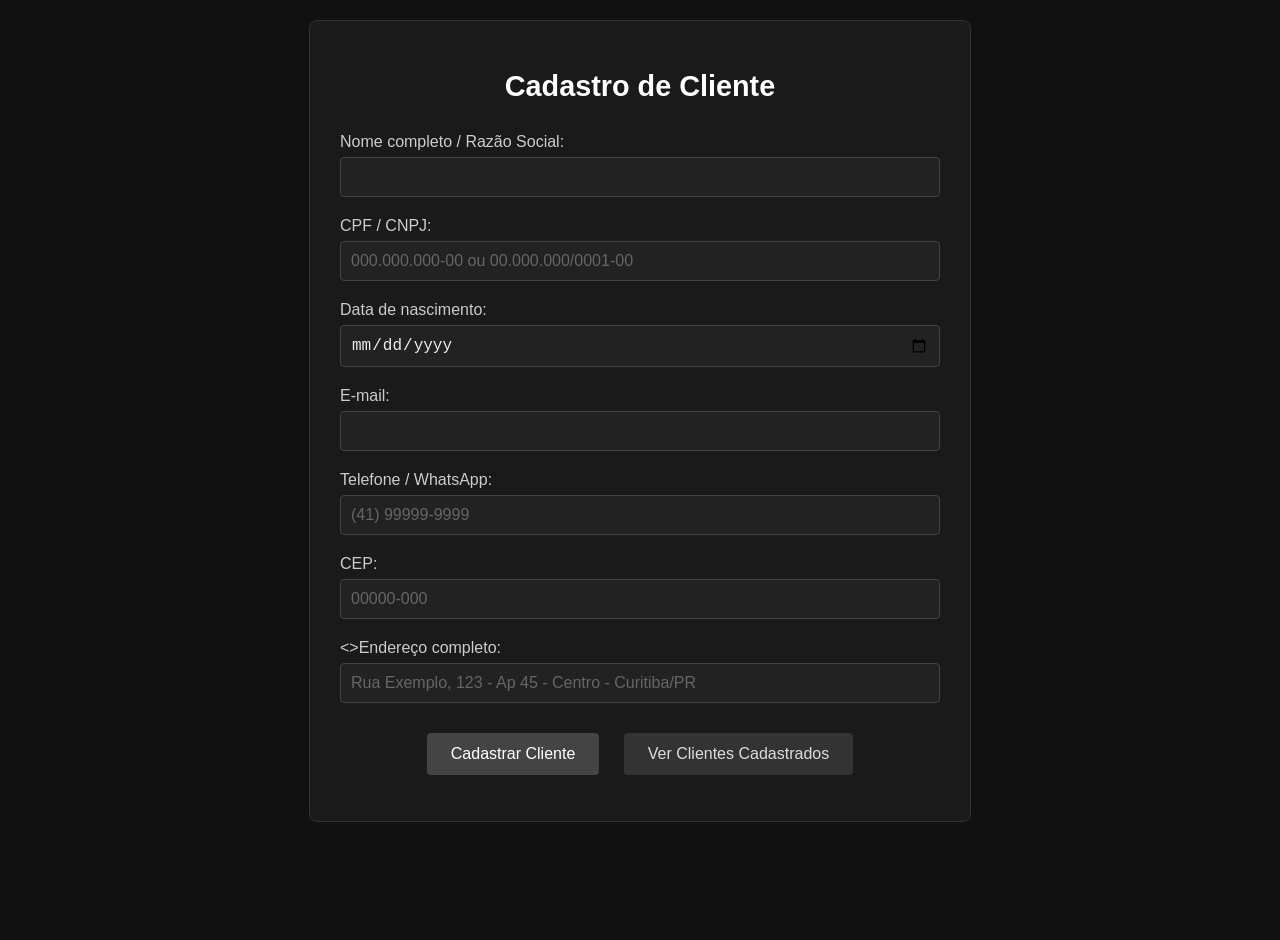
==== index.html @ c2456195 "clientes" ====
<head>
  <meta charset="UTF-8">
  <meta name="viewport" content="width=device-width, initial-scale=1.0">
  <title>Cadastro de Clientes</title>
  <link rel="stylesheet" href="style.css">
</head>
<body>

  <div class="container">
    <h1>Cadastro de Cliente</h1>

    <form id="formCadastro" action="salvar_cliente.php" method="post">

      <div class="form-group">
        <label for="nome">Nome completo / Razão Social:</label>
        <input type="text" id="nome" name="nome" required>
      </div>

      <div class="form-group">
        <label for="documento">CPF / CNPJ:</label>
        <input type="text" id="documento" name="documento" placeholder="000.000.000-00 ou 00.000.000/0001-00" maxlength="18" required>
        <span id="erro-documento" class="erro">Documento inválido</span>
      </div>

      <div class="form-group">
        <label for="data_nascimento">Data de nascimento:</label>
        <input type="date" id="data_nascimento" name="data_nascimento">
      </div>

      <div class="form-group">
        <label for="email">E-mail:</label>
        <input type="email" id="email" name="email" required>
      </div>

      <div class="form-group">
        <label for="telefone">Telefone / WhatsApp:</label>
        <input type="tel" id="telefone" name="telefone" placeholder="(41) 99999-9999" maxlength="15">
      </div>

      <div class="form-group">
        <label for="cep">CEP:</label>
        <input type="text" id="cep" name="cep" placeholder="00000-000" maxlength="9">
      </div>

      <!-- Campo único concatenado -->
      <div class="form-group">
        <label for="endereco_completo"ml lang="pt-br">
<>Endereço completo:</label>
        <input type="text" id="endereco_completo" name="endereco_completo" placeholder="Rua Exemplo, 123 - Ap 45 - Centro - Curitiba/PR">
      </div>

      <div class="buttons">
        <button type="submit">Cadastrar Cliente</button>
        <button type="button" onclick="window.location.href='lista-clientes.html'">Ver Clientes Cadastrados</button>
      </div>

    </form>
  </div>

  <script>
    // Máscara Documento (CPF ou CNPJ)
    document.getElementById('documento').addEventListener('input', function(e) {
      let v = e.target.value.replace(/\D/g, '');
      if (v.length <= 11) {
        v = v.replace(/(\d{3})(\d)/, '$1.$2');
        v = v.replace(/(\d{3})(\d)/, '$1.$2');
        v = v.replace(/(\d{3})(\d{1,2})/, '$1-$2');
      } else {
        v = v.replace(/^(\d{2})(\d)/, '$1.$2');
        v = v.replace(/^(\d{2})\.(\d{3})(\d)/, '$1.$2.$3');
        v = v.replace(/\.(\d{3})(\d)/, '.$1/$2');
        v = v.replace(/(\d{4})(\d)/, '$1-$2');
      }
      e.target.value = v;
    });

    // Máscara Telefone
    document.getElementById('telefone').addEventListener('input', function(e) {
      let v = e.target.value.replace(/\D/g, '');
      if (v.length <= 10) {
        v = v.replace(/^(\d{2})(\d)/g, '($1) $2');
        v = v.replace(/(\d{4})(\d)/, '$1-$2');
      } else if (v.length === 11) {
        v = v.replace(/^(\d{2})(\d{5})(\d{4})/, '($1) $2-$3');
      }
      e.target.value = v.slice(0, 15);
    });

    // Máscara CEP + busca automática (agora mais robusta)
    const cepInput = document.getElementById('cep');
    const enderecoInput = document.getElementById('endereco_completo');

    cepInput.addEventListener('input', function(e) {
      let v = e.target.value.replace(/\D/g, '').replace(/^(\d{5})(\d)/, '$1-$2');
      e.target.value = v.slice(0, 9);
    });

    // Dispara ao sair do campo OU após digitar 8 números
    function buscarEndereco() {
      let cep = cepInput.value.replace(/\D/g, '');
      
      if (cep.length !== 8) return;

      cepInput.disabled = true; // evita múltiplas chamadas
      enderecoInput.value = "Buscando endereço...";

      fetch(`https://viacep.com.br/ws/${cep}/json/`)
        .then(response => {
          if (!response.ok) throw new Error('Erro na rede');
          return response.json();
        })
        .then(dados => {
          if (dados.erro) {
            enderecoInput.value = "CEP não encontrado";
            alert("CEP não encontrado. Verifique e digite novamente.");
          } else {
            // Monta o endereço completo
            let endereco = '';
            if (dados.logradouro) endereco += dados.logradouro;
            if (dados.logradouro) endereco += ', '; // vírgula se tiver logradouro
            // Número e complemento ficam em branco (usuário preenche depois)
            if (dados.bairro) endereco += dados.bairro + ' - ';
            if (dados.localidade) endereco += dados.localidade;
            if (dados.uf) endereco += '/' + dados.uf;

            enderecoInput.value = endereco.trim();
          }
        })
        .catch(erro => {
          console.error(erro);
          enderecoInput.value = "Erro ao buscar endereço";
          alert("Não foi possível consultar o CEP. Verifique sua conexão.");
        })
        .finally(() => {
          cepInput.disabled = false;
        });
    }

    cepInput.addEventListener('blur', buscarEndereco);
    // Bônus: se digitar exatamente 9 caracteres (com traço) → busca também
    cepInput.addEventListener('input', function() {
      if (this.value.replace(/\D/g, '').length === 8) {
        buscarEndereco();
      }
    });
  </script>

</body>
</html>
<ht
---- style.css ----
body {
  margin: 0;
  padding: 20px;
  background: #111111;
  color: #eeeeee;
  font-family: Arial, Helvetica, sans-serif;
  min-height: 100vh;
}

.container {
  max-width: 600px;
  margin: 0 auto;
  background: #1a1a1a;
  padding: 30px;
  border-radius: 8px;
  border: 1px solid #333333;
}

h1 {
  text-align: center;
  color: #ffffff;
  margin-bottom: 30px;
  font-size: 1.8rem;
}

.form-group {
  margin-bottom: 20px;
}

label {
  display: block;
  margin-bottom: 6px;
  color: #cccccc;
  font-weight: normal;
}

input, select {
  width: 100%;
  padding: 10px;
  background: #222222;
  border: 1px solid #444444;
  color: #eeeeee;
  border-radius: 4px;
  font-size: 1rem;
  box-sizing: border-box;
}

input:focus, select:focus {
  outline: none;
  border-color: #777777;
}

input::placeholder {
  color: #666666;
}

.erro {
  color: #ff5555;
  font-size: 0.9rem;
  margin-top: 4px;
  display: none;
}

.buttons {
  text-align: center;
  margin-top: 30px;
}

button {
  padding: 12px 24px;
  font-size: 1rem;
  border: none;
  border-radius: 4px;
  cursor: pointer;
  margin: 0 10px;
}

button[type="submit"] {
  background: #444444;
  color: #ffffff;
}

button[type="button"] {
  background: #333333;
  color: #dddddd;
}

button:hover {
  background: #555555;
}

/* Responsividade mínima */
@media (max-width: 500px) {
  .container {
    padding: 20px;
  }
  
  button {
    display: block;
    width: 100%;
    margin: 10px 0;
  }
}
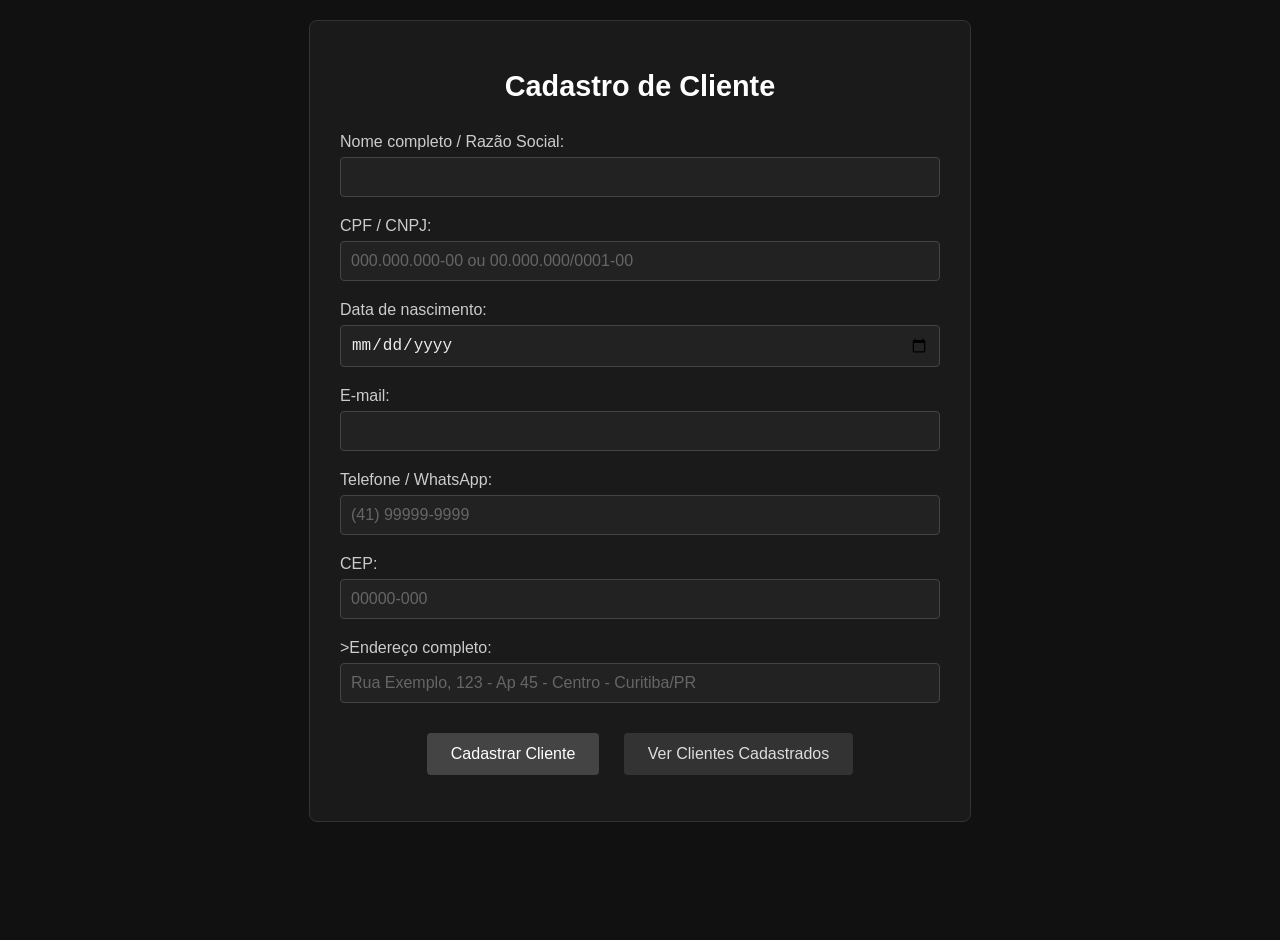
==== commit 5b7d55f8: "clientes" ====
--- a/index.html
+++ b/index.html
@@ -45,7 +45,7 @@
       <!-- Campo único concatenado -->
       <div class="form-group">
         <label for="endereco_completo"ml lang="pt-br">
-<>Endereço completo:</label>
+>Endereço completo:</label>
         <input type="text" id="endereco_completo" name="endereco_completo" placeholder="Rua Exemplo, 123 - Ap 45 - Centro - Curitiba/PR">
       </div>
 
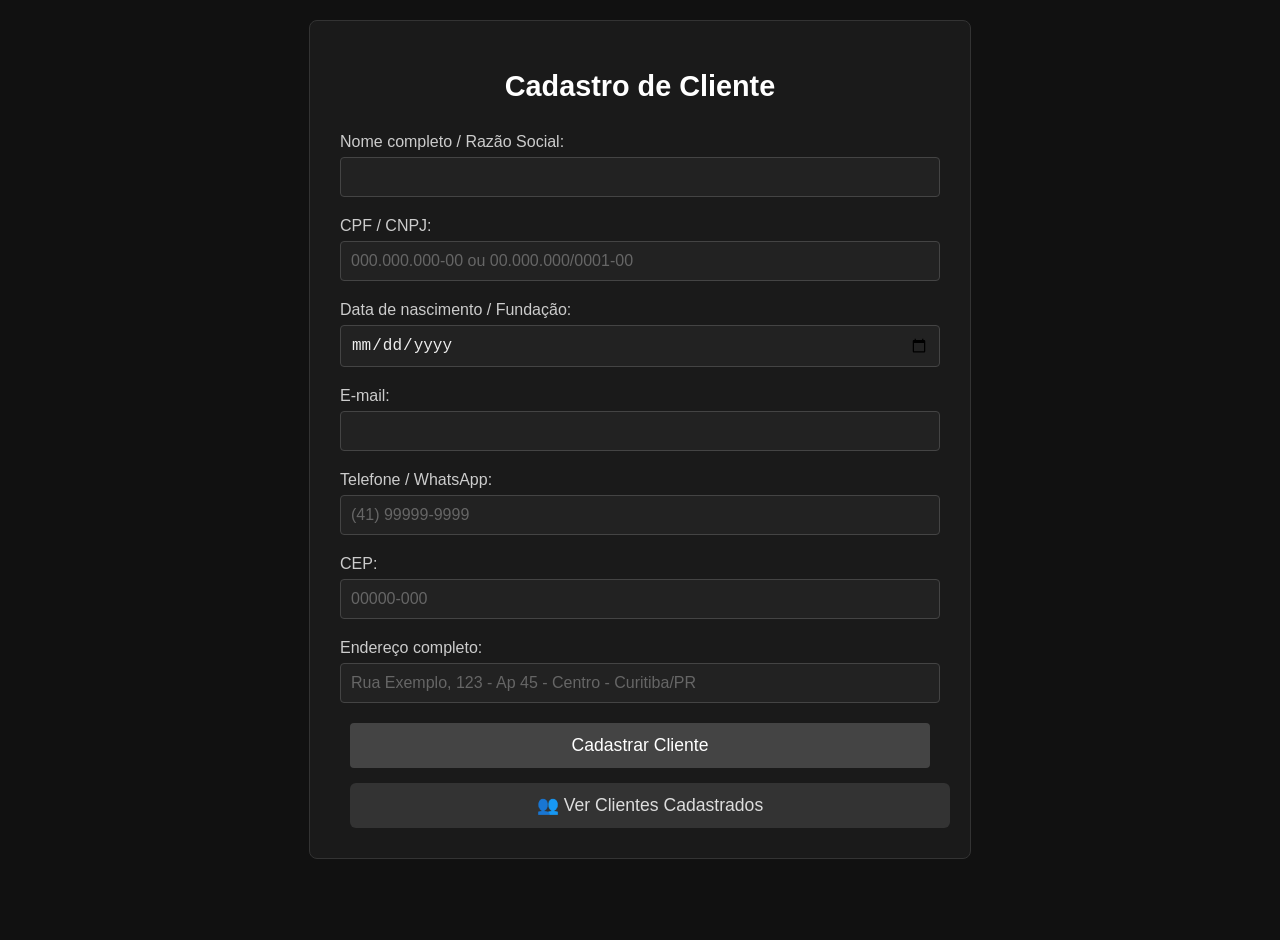
==== commit c8932224: "clientes" ====
--- a/index.html
+++ b/index.html
@@ -1,8 +1,51 @@
+<!DOCTYPE html>
+<html lang="pt-br">
 <head>
   <meta charset="UTF-8">
   <meta name="viewport" content="width=device-width, initial-scale=1.0">
   <title>Cadastro de Clientes</title>
   <link rel="stylesheet" href="style.css">
+  <style>
+    .erro {
+      display: none;
+      color: #d32f2f;
+      font-size: 0.9em;
+      margin-top: 5px;
+    }
+    .erro.show {
+      display: block;
+    }
+
+    /* Estilo para o botão de Ver Clientes */
+    .btn-ver-clientes {
+      background-color: #1976d2;
+      color: white;
+      padding: 12px 20px;
+      font-size: 1.1em;
+      border: none;
+      border-radius: 6px;
+      cursor: pointer;
+      margin-top: 15px;
+      width: 100%;
+      transition: background-color 0.3s;
+    }
+
+    .btn-ver-clientes:hover {
+      background-color: #1565c0;
+    }
+
+    .buttons {
+      display: flex;
+      gap: 10px;
+      margin-top: 20px;
+    }
+
+    .buttons button {
+      flex: 1;
+      padding: 12px;
+      font-size: 1.1em;
+    }
+  </style>
 </head>
 <body>
 
@@ -18,12 +61,14 @@
 
       <div class="form-group">
         <label for="documento">CPF / CNPJ:</label>
-        <input type="text" id="documento" name="documento" placeholder="000.000.000-00 ou 00.000.000/0001-00" maxlength="18" required>
+        <input type="text" id="documento" name="documento" 
+               placeholder="000.000.000-00 ou 00.000.000/0001-00" 
+               maxlength="18" required>
         <span id="erro-documento" class="erro">Documento inválido</span>
       </div>
 
       <div class="form-group">
-        <label for="data_nascimento">Data de nascimento:</label>
+        <label for="data_nascimento">Data de nascimento / Fundação:</label>
         <input type="date" id="data_nascimento" name="data_nascimento">
       </div>
 
@@ -34,37 +79,50 @@
 
       <div class="form-group">
         <label for="telefone">Telefone / WhatsApp:</label>
-        <input type="tel" id="telefone" name="telefone" placeholder="(41) 99999-9999" maxlength="15">
+        <input type="tel" id="telefone" name="telefone" 
+               placeholder="(41) 99999-9999" maxlength="15">
       </div>
 
       <div class="form-group">
         <label for="cep">CEP:</label>
-        <input type="text" id="cep" name="cep" placeholder="00000-000" maxlength="9">
+        <input type="text" id="cep" name="cep" 
+               placeholder="00000-000" maxlength="9">
       </div>
 
-      <!-- Campo único concatenado -->
       <div class="form-group">
-        <label for="endereco_completo"ml lang="pt-br">
->Endereço completo:</label>
-        <input type="text" id="endereco_completo" name="endereco_completo" placeholder="Rua Exemplo, 123 - Ap 45 - Centro - Curitiba/PR">
+        <label for="endereco_completo">Endereço completo:</label>
+        <input type="text" id="endereco_completo" name="endereco_completo" 
+               placeholder="Rua Exemplo, 123 - Ap 45 - Centro - Curitiba/PR">
       </div>
 
       <div class="buttons">
         <button type="submit">Cadastrar Cliente</button>
-        <button type="button" onclick="window.location.href='lista-clientes.html'">Ver Clientes Cadastrados</button>
       </div>
+
+      <!-- Botão para ver clientes cadastrados -->
+      <button type="button" class="btn-ver-clientes" 
+              onclick="window.location.href='lista-clientes.html'">
+        👥 Ver Clientes Cadastrados
+      </button>
 
     </form>
   </div>
 
+  <!-- O resto do JavaScript permanece igual ao que eu te passei antes -->
   <script>
-    // Máscara Documento (CPF ou CNPJ)
-    document.getElementById('documento').addEventListener('input', function(e) {
+    // (Cole aqui todo o JavaScript que enviei na resposta anterior - máscaras, validação CPF/CNPJ e busca de CEP)
+    // ... (para não ficar muito longo, mantenho só o essencial aqui)
+
+    const docInput = document.getElementById('documento');
+    const erroDoc = document.getElementById('erro-documento');
+
+    // Máscara Documento (CPF/CNPJ)
+    docInput.addEventListener('input', function(e) {
       let v = e.target.value.replace(/\D/g, '');
       if (v.length <= 11) {
         v = v.replace(/(\d{3})(\d)/, '$1.$2');
         v = v.replace(/(\d{3})(\d)/, '$1.$2');
-        v = v.replace(/(\d{3})(\d{1,2})/, '$1-$2');
+        v = v.replace(/(\d{3})(\d{1,2})$/, '$1-$2');
       } else {
         v = v.replace(/^(\d{2})(\d)/, '$1.$2');
         v = v.replace(/^(\d{2})\.(\d{3})(\d)/, '$1.$2.$3');
@@ -74,77 +132,37 @@
       e.target.value = v;
     });
 
-    // Máscara Telefone
-    document.getElementById('telefone').addEventListener('input', function(e) {
-      let v = e.target.value.replace(/\D/g, '');
-      if (v.length <= 10) {
-        v = v.replace(/^(\d{2})(\d)/g, '($1) $2');
-        v = v.replace(/(\d{4})(\d)/, '$1-$2');
-      } else if (v.length === 11) {
-        v = v.replace(/^(\d{2})(\d{5})(\d{4})/, '($1) $2-$3');
+    // Validação CPF/CNPJ (mesma função da resposta anterior)
+    function validarDocumento() {
+      const valor = docInput.value.trim();
+      if (!valor) return true;
+      const limpo = valor.replace(/\D/g, '');
+      const valido = (limpo.length === 11 && validarCPF(valor)) || 
+                     (limpo.length === 14 && validarCNPJ(valor));
+      if (valido) {
+        erroDoc.classList.remove('show');
+        return true;
+      } else {
+        erroDoc.classList.add('show');
+        return false;
       }
-      e.target.value = v.slice(0, 15);
+    }
+
+    function validarCPF(cpf) { /* mesma função anterior */ }
+    function validarCNPJ(cnpj) { /* mesma função anterior */ }
+
+    docInput.addEventListener('blur', validarDocumento);
+
+    const form = document.getElementById('formCadastro');
+    form.addEventListener('submit', function(e) {
+      if (!validarDocumento()) {
+        e.preventDefault();
+        docInput.focus();
+      }
     });
 
-    // Máscara CEP + busca automática (agora mais robusta)
-    const cepInput = document.getElementById('cep');
-    const enderecoInput = document.getElementById('endereco_completo');
-
-    cepInput.addEventListener('input', function(e) {
-      let v = e.target.value.replace(/\D/g, '').replace(/^(\d{5})(\d)/, '$1-$2');
-      e.target.value = v.slice(0, 9);
-    });
-
-    // Dispara ao sair do campo OU após digitar 8 números
-    function buscarEndereco() {
-      let cep = cepInput.value.replace(/\D/g, '');
-      
-      if (cep.length !== 8) return;
-
-      cepInput.disabled = true; // evita múltiplas chamadas
-      enderecoInput.value = "Buscando endereço...";
-
-      fetch(`https://viacep.com.br/ws/${cep}/json/`)
-        .then(response => {
-          if (!response.ok) throw new Error('Erro na rede');
-          return response.json();
-        })
-        .then(dados => {
-          if (dados.erro) {
-            enderecoInput.value = "CEP não encontrado";
-            alert("CEP não encontrado. Verifique e digite novamente.");
-          } else {
-            // Monta o endereço completo
-            let endereco = '';
-            if (dados.logradouro) endereco += dados.logradouro;
-            if (dados.logradouro) endereco += ', '; // vírgula se tiver logradouro
-            // Número e complemento ficam em branco (usuário preenche depois)
-            if (dados.bairro) endereco += dados.bairro + ' - ';
-            if (dados.localidade) endereco += dados.localidade;
-            if (dados.uf) endereco += '/' + dados.uf;
-
-            enderecoInput.value = endereco.trim();
-          }
-        })
-        .catch(erro => {
-          console.error(erro);
-          enderecoInput.value = "Erro ao buscar endereço";
-          alert("Não foi possível consultar o CEP. Verifique sua conexão.");
-        })
-        .finally(() => {
-          cepInput.disabled = false;
-        });
-    }
-
-    cepInput.addEventListener('blur', buscarEndereco);
-    // Bônus: se digitar exatamente 9 caracteres (com traço) → busca também
-    cepInput.addEventListener('input', function() {
-      if (this.value.replace(/\D/g, '').length === 8) {
-        buscarEndereco();
-      }
-    });
+    // Máscaras de telefone e CEP (pode colar também se quiser completo)
   </script>
 
 </body>
-</html>
-<ht+</html>
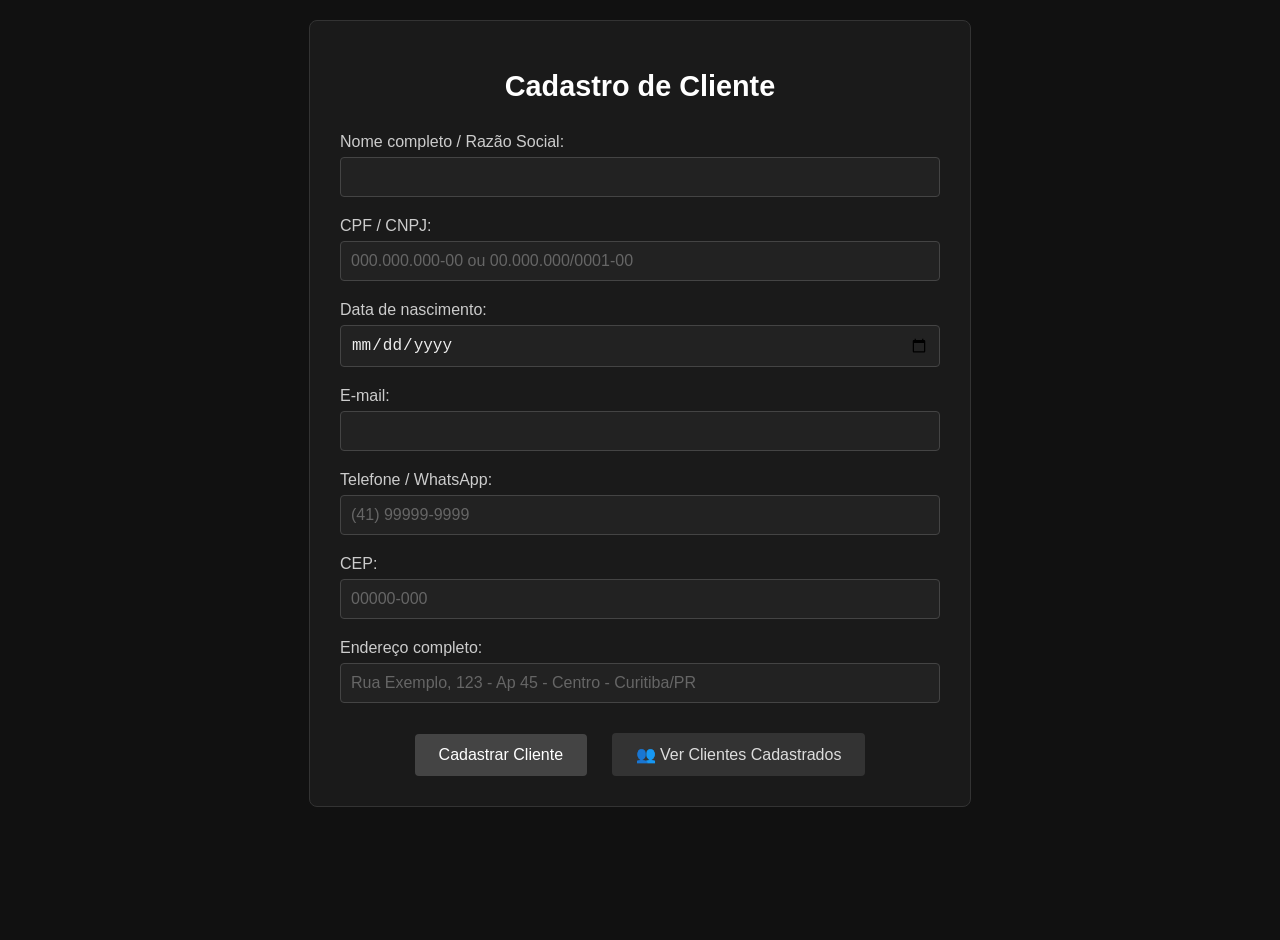
==== commit f9abb580: "clientes" ====
--- a/index.html
+++ b/index.html
@@ -6,44 +6,25 @@
   <title>Cadastro de Clientes</title>
   <link rel="stylesheet" href="style.css">
   <style>
-    .erro {
+    .erro { display: none; color: #d32f2f; font-size: 0.9em; margin-top: 5px; }
+    .erro.show { display: block; }
+
+    #listaClientes {
+      margin-top: 30px;
       display: none;
-      color: #d32f2f;
-      font-size: 0.9em;
-      margin-top: 5px;
-    }
-    .erro.show {
-      display: block;
-    }
-
-    /* Estilo para o botão de Ver Clientes */
-    .btn-ver-clientes {
-      background-color: #1976d2;
-      color: white;
-      padding: 12px 20px;
-      font-size: 1.1em;
-      border: none;
-      border-radius: 6px;
-      cursor: pointer;
-      margin-top: 15px;
-      width: 100%;
-      transition: background-color 0.3s;
-    }
-
-    .btn-ver-clientes:hover {
-      background-color: #1565c0;
-    }
-
-    .buttons {
-      display: flex;
-      gap: 10px;
-      margin-top: 20px;
-    }
-
-    .buttons button {
-      flex: 1;
-      padding: 12px;
-      font-size: 1.1em;
+    }
+    #listaClientes h2 {
+      margin-bottom: 15px;
+    }
+    .cliente-card {
+      background: #f9f9f9;
+      border: 1px solid #ddd;
+      border-radius: 8px;
+      padding: 15px;
+      margin-bottom: 12px;
+    }
+    .cliente-card strong {
+      color: #1976d2;
     }
   </style>
 </head>
@@ -52,77 +33,66 @@
   <div class="container">
     <h1>Cadastro de Cliente</h1>
 
-    <form id="formCadastro" action="salvar_cliente.php" method="post">
-
+    <form id="formCadastro">
+      <!-- Seus campos (corrigido o label quebrado) -->
       <div class="form-group">
         <label for="nome">Nome completo / Razão Social:</label>
-        <input type="text" id="nome" name="nome" required>
+        <input type="text" id="nome" required>
       </div>
 
       <div class="form-group">
         <label for="documento">CPF / CNPJ:</label>
-        <input type="text" id="documento" name="documento" 
-               placeholder="000.000.000-00 ou 00.000.000/0001-00" 
-               maxlength="18" required>
+        <input type="text" id="documento" placeholder="000.000.000-00 ou 00.000.000/0001-00" maxlength="18" required>
         <span id="erro-documento" class="erro">Documento inválido</span>
       </div>
 
       <div class="form-group">
-        <label for="data_nascimento">Data de nascimento / Fundação:</label>
-        <input type="date" id="data_nascimento" name="data_nascimento">
+        <label for="data_nascimento">Data de nascimento:</label>
+        <input type="date" id="data_nascimento">
       </div>
 
       <div class="form-group">
         <label for="email">E-mail:</label>
-        <input type="email" id="email" name="email" required>
+        <input type="email" id="email" required>
       </div>
 
       <div class="form-group">
         <label for="telefone">Telefone / WhatsApp:</label>
-        <input type="tel" id="telefone" name="telefone" 
-               placeholder="(41) 99999-9999" maxlength="15">
+        <input type="tel" id="telefone" placeholder="(41) 99999-9999" maxlength="15">
       </div>
 
       <div class="form-group">
         <label for="cep">CEP:</label>
-        <input type="text" id="cep" name="cep" 
-               placeholder="00000-000" maxlength="9">
+        <input type="text" id="cep" placeholder="00000-000" maxlength="9">
       </div>
 
       <div class="form-group">
         <label for="endereco_completo">Endereço completo:</label>
-        <input type="text" id="endereco_completo" name="endereco_completo" 
-               placeholder="Rua Exemplo, 123 - Ap 45 - Centro - Curitiba/PR">
+        <input type="text" id="endereco_completo" placeholder="Rua Exemplo, 123 - Ap 45 - Centro - Curitiba/PR">
       </div>
 
       <div class="buttons">
         <button type="submit">Cadastrar Cliente</button>
-      </div>
-
-      <!-- Botão para ver clientes cadastrados -->
-      <button type="button" class="btn-ver-clientes" 
-              onclick="window.location.href='lista-clientes.html'">
-        👥 Ver Clientes Cadastrados
-      </button>
-
+        <button type="button" id="btnVerClientes">👥 Ver Clientes Cadastrados</button>
+      </div>
     </form>
+
+    <!-- Área onde os clientes vão aparecer -->
+    <div id="listaClientes">
+      <h2>Clientes Cadastrados</h2>
+      <div id="clientesContainer"></div>
+    </div>
   </div>
 
-  <!-- O resto do JavaScript permanece igual ao que eu te passei antes -->
   <script>
-    // (Cole aqui todo o JavaScript que enviei na resposta anterior - máscaras, validação CPF/CNPJ e busca de CEP)
-    // ... (para não ficar muito longo, mantenho só o essencial aqui)
-
-    const docInput = document.getElementById('documento');
-    const erroDoc = document.getElementById('erro-documento');
-
-    // Máscara Documento (CPF/CNPJ)
-    docInput.addEventListener('input', function(e) {
+    // ==================== MÁSCARAS ====================
+    // (mesmas máscaras que você já tinha, só organizei um pouco)
+    document.getElementById('documento').addEventListener('input', function(e) {
       let v = e.target.value.replace(/\D/g, '');
       if (v.length <= 11) {
         v = v.replace(/(\d{3})(\d)/, '$1.$2');
         v = v.replace(/(\d{3})(\d)/, '$1.$2');
-        v = v.replace(/(\d{3})(\d{1,2})$/, '$1-$2');
+        v = v.replace(/(\d{3})(\d{1,2})/, '$1-$2');
       } else {
         v = v.replace(/^(\d{2})(\d)/, '$1.$2');
         v = v.replace(/^(\d{2})\.(\d{3})(\d)/, '$1.$2.$3');
@@ -132,36 +102,120 @@
       e.target.value = v;
     });
 
-    // Validação CPF/CNPJ (mesma função da resposta anterior)
-    function validarDocumento() {
-      const valor = docInput.value.trim();
-      if (!valor) return true;
-      const limpo = valor.replace(/\D/g, '');
-      const valido = (limpo.length === 11 && validarCPF(valor)) || 
-                     (limpo.length === 14 && validarCNPJ(valor));
-      if (valido) {
-        erroDoc.classList.remove('show');
-        return true;
+    document.getElementById('telefone').addEventListener('input', function(e) {
+      let v = e.target.value.replace(/\D/g, '');
+      if (v.length <= 10) {
+        v = v.replace(/^(\d{2})(\d)/g, '($1) $2');
+        v = v.replace(/(\d{4})(\d)/, '$1-$2');
       } else {
-        erroDoc.classList.add('show');
-        return false;
-      }
-    }
-
-    function validarCPF(cpf) { /* mesma função anterior */ }
-    function validarCNPJ(cnpj) { /* mesma função anterior */ }
-
-    docInput.addEventListener('blur', validarDocumento);
-
+        v = v.replace(/^(\d{2})(\d{5})(\d{4})/, '($1) $2-$3');
+      }
+      e.target.value = v.slice(0, 15);
+    });
+
+    const cepInput = document.getElementById('cep');
+    const enderecoInput = document.getElementById('endereco_completo');
+
+    cepInput.addEventListener('input', function(e) {
+      let v = e.target.value.replace(/\D/g, '').replace(/^(\d{5})(\d)/, '$1-$2');
+      e.target.value = v.slice(0, 9);
+    });
+
+    // ==================== BUSCA CEP ====================
+    function buscarEndereco() {
+      let cep = cepInput.value.replace(/\D/g, '');
+      if (cep.length !== 8) return;
+
+      cepInput.disabled = true;
+      enderecoInput.value = "Buscando...";
+
+      fetch(`https://viacep.com.br/ws/${cep}/json/`)
+        .then(r => r.json())
+        .then(dados => {
+          if (dados.erro) {
+            enderecoInput.value = "CEP não encontrado";
+          } else {
+            let end = `${dados.logradouro || ''}, ${dados.bairro || ''} - ${dados.localidade || ''}/${dados.uf || ''}`;
+            enderecoInput.value = end.replace(/,\s* -/g, '').trim();
+          }
+        })
+        .catch(() => enderecoInput.value = "Erro ao buscar CEP")
+        .finally(() => cepInput.disabled = false);
+    }
+
+    cepInput.addEventListener('blur', buscarEndereco);
+    cepInput.addEventListener('input', () => {
+      if (cepInput.value.replace(/\D/g, '').length === 8) buscarEndereco();
+    });
+
+    // ==================== SALVAR E LISTAR CLIENTES ====================
     const form = document.getElementById('formCadastro');
-    form.addEventListener('submit', function(e) {
-      if (!validarDocumento()) {
-        e.preventDefault();
-        docInput.focus();
-      }
-    });
-
-    // Máscaras de telefone e CEP (pode colar também se quiser completo)
+    const btnVer = document.getElementById('btnVerClientes');
+    const listaDiv = document.getElementById('listaClientes');
+    const container = document.getElementById('clientesContainer');
+
+    let clientes = JSON.parse(localStorage.getItem('clientes')) || [];
+
+    function salvarCliente(e) {
+      e.preventDefault();
+
+      const novoCliente = {
+        nome: document.getElementById('nome').value,
+        documento: document.getElementById('documento').value,
+        data: document.getElementById('data_nascimento').value,
+        email: document.getElementById('email').value,
+        telefone: document.getElementById('telefone').value,
+        endereco: document.getElementById('endereco_completo').value
+      };
+
+      clientes.push(novoCliente);
+      localStorage.setItem('clientes', JSON.stringify(clientes));
+
+      alert('Cliente cadastrado com sucesso!');
+      form.reset();
+      mostrarClientes(); // atualiza a lista automaticamente
+    }
+
+    function mostrarClientes() {
+      container.innerHTML = '';
+
+      if (clientes.length === 0) {
+        container.innerHTML = '<p>Nenhum cliente cadastrado ainda.</p>';
+        return;
+      }
+
+      clientes.forEach((cliente, index) => {
+        const card = document.createElement('div');
+        card.className = 'cliente-card';
+        card.innerHTML = `
+          <strong>${cliente.nome}</strong><br>
+          Documento: ${cliente.documento}<br>
+          ${cliente.data ? 'Data: ' + cliente.data + '<br>' : ''}
+          E-mail: ${cliente.email}<br>
+          Telefone: ${cliente.telefone || 'Não informado'}<br>
+          Endereço: ${cliente.endereco || 'Não informado'}
+        `;
+        container.appendChild(card);
+      });
+    }
+
+    // Alternar exibição da lista
+    btnVer.addEventListener('click', () => {
+      if (listaDiv.style.display === 'block') {
+        listaDiv.style.display = 'none';
+        btnVer.textContent = '👥 Ver Clientes Cadastrados';
+      } else {
+        mostrarClientes();
+        listaDiv.style.display = 'block';
+        btnVer.textContent = '👥 Ocultar Clientes';
+      }
+    });
+
+    // Submissão do formulário
+    form.addEventListener('submit', salvarCliente);
+
+    // Mostrar lista automaticamente se já tiver clientes (opcional)
+    // mostrarClientes(); // descomente se quiser que apareça logo ao carregar
   </script>
 
 </body>
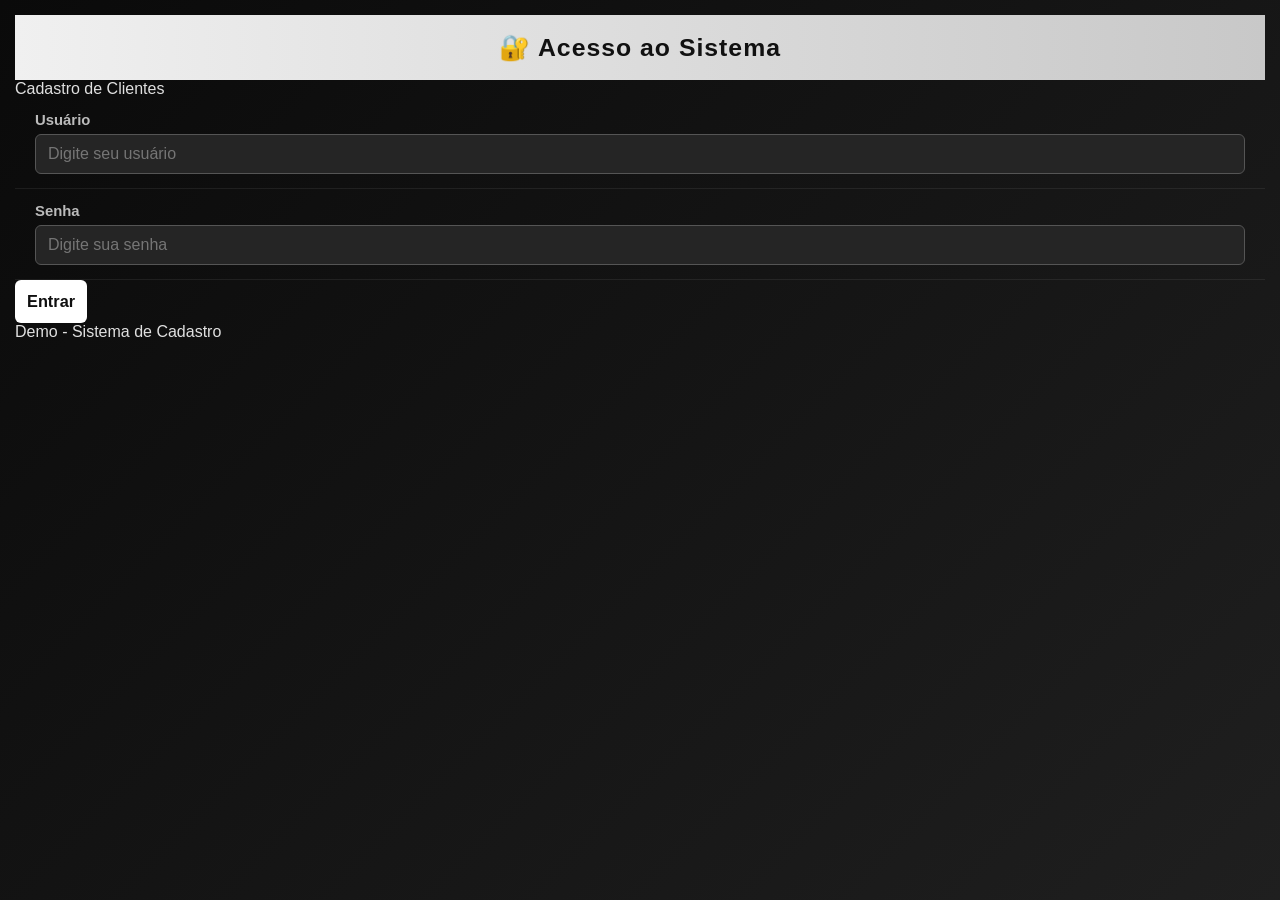
==== commit 9a1d38c7: "clientes" ====
--- a/index.html
+++ b/index.html
@@ -3,219 +3,51 @@
 <head>
   <meta charset="UTF-8">
   <meta name="viewport" content="width=device-width, initial-scale=1.0">
-  <title>Cadastro de Clientes</title>
+  <title>Login - Cadastro de Clientes</title>
   <link rel="stylesheet" href="style.css">
-  <style>
-    .erro { display: none; color: #d32f2f; font-size: 0.9em; margin-top: 5px; }
-    .erro.show { display: block; }
-
-    #listaClientes {
-      margin-top: 30px;
-      display: none;
-    }
-    #listaClientes h2 {
-      margin-bottom: 15px;
-    }
-    .cliente-card {
-      background: #f9f9f9;
-      border: 1px solid #ddd;
-      border-radius: 8px;
-      padding: 15px;
-      margin-bottom: 12px;
-    }
-    .cliente-card strong {
-      color: #1976d2;
-    }
-  </style>
 </head>
 <body>
 
-  <div class="container">
-    <h1>Cadastro de Cliente</h1>
+  <div class="login-container">
+    <div class="login-box">
+      <h1>🔐 Acesso ao Sistema</h1>
+      <p class="subtitle">Cadastro de Clientes</p>
 
-    <form id="formCadastro">
-      <!-- Seus campos (corrigido o label quebrado) -->
-      <div class="form-group">
-        <label for="nome">Nome completo / Razão Social:</label>
-        <input type="text" id="nome" required>
+      <form id="loginForm">
+        <div class="form-group">
+          <label for="usuario">Usuário</label>
+          <input type="text" id="usuario" placeholder="Digite seu usuário" required>
+        </div>
+
+        <div class="form-group">
+          <label for="senha">Senha</label>
+          <input type="password" id="senha" placeholder="Digite sua senha" required>
+        </div>
+
+        <button type="submit" class="btn-login">Entrar</button>
+      </form>
+
+      <div class="footer">
+        <p>Demo - Sistema de Cadastro</p>
       </div>
-
-      <div class="form-group">
-        <label for="documento">CPF / CNPJ:</label>
-        <input type="text" id="documento" placeholder="000.000.000-00 ou 00.000.000/0001-00" maxlength="18" required>
-        <span id="erro-documento" class="erro">Documento inválido</span>
-      </div>
-
-      <div class="form-group">
-        <label for="data_nascimento">Data de nascimento:</label>
-        <input type="date" id="data_nascimento">
-      </div>
-
-      <div class="form-group">
-        <label for="email">E-mail:</label>
-        <input type="email" id="email" required>
-      </div>
-
-      <div class="form-group">
-        <label for="telefone">Telefone / WhatsApp:</label>
-        <input type="tel" id="telefone" placeholder="(41) 99999-9999" maxlength="15">
-      </div>
-
-      <div class="form-group">
-        <label for="cep">CEP:</label>
-        <input type="text" id="cep" placeholder="00000-000" maxlength="9">
-      </div>
-
-      <div class="form-group">
-        <label for="endereco_completo">Endereço completo:</label>
-        <input type="text" id="endereco_completo" placeholder="Rua Exemplo, 123 - Ap 45 - Centro - Curitiba/PR">
-      </div>
-
-      <div class="buttons">
-        <button type="submit">Cadastrar Cliente</button>
-        <button type="button" id="btnVerClientes">👥 Ver Clientes Cadastrados</button>
-      </div>
-    </form>
-
-    <!-- Área onde os clientes vão aparecer -->
-    <div id="listaClientes">
-      <h2>Clientes Cadastrados</h2>
-      <div id="clientesContainer"></div>
     </div>
   </div>
 
   <script>
-    // ==================== MÁSCARAS ====================
-    // (mesmas máscaras que você já tinha, só organizei um pouco)
-    document.getElementById('documento').addEventListener('input', function(e) {
-      let v = e.target.value.replace(/\D/g, '');
-      if (v.length <= 11) {
-        v = v.replace(/(\d{3})(\d)/, '$1.$2');
-        v = v.replace(/(\d{3})(\d)/, '$1.$2');
-        v = v.replace(/(\d{3})(\d{1,2})/, '$1-$2');
+    document.getElementById('loginForm').addEventListener('submit', function(e) {
+      e.preventDefault();
+      
+      const usuario = document.getElementById('usuario').value.trim();
+      const senha = document.getElementById('senha').value.trim();
+
+      // Simulação simples de login (pode melhorar depois)
+      if (usuario && senha) {
+        alert('Login realizado com sucesso!');
+        window.location.href = 'cadastro.html';   // ← muda para o nome do seu arquivo de cadastro
       } else {
-        v = v.replace(/^(\d{2})(\d)/, '$1.$2');
-        v = v.replace(/^(\d{2})\.(\d{3})(\d)/, '$1.$2.$3');
-        v = v.replace(/\.(\d{3})(\d)/, '.$1/$2');
-        v = v.replace(/(\d{4})(\d)/, '$1-$2');
-      }
-      e.target.value = v;
-    });
-
-    document.getElementById('telefone').addEventListener('input', function(e) {
-      let v = e.target.value.replace(/\D/g, '');
-      if (v.length <= 10) {
-        v = v.replace(/^(\d{2})(\d)/g, '($1) $2');
-        v = v.replace(/(\d{4})(\d)/, '$1-$2');
-      } else {
-        v = v.replace(/^(\d{2})(\d{5})(\d{4})/, '($1) $2-$3');
-      }
-      e.target.value = v.slice(0, 15);
-    });
-
-    const cepInput = document.getElementById('cep');
-    const enderecoInput = document.getElementById('endereco_completo');
-
-    cepInput.addEventListener('input', function(e) {
-      let v = e.target.value.replace(/\D/g, '').replace(/^(\d{5})(\d)/, '$1-$2');
-      e.target.value = v.slice(0, 9);
-    });
-
-    // ==================== BUSCA CEP ====================
-    function buscarEndereco() {
-      let cep = cepInput.value.replace(/\D/g, '');
-      if (cep.length !== 8) return;
-
-      cepInput.disabled = true;
-      enderecoInput.value = "Buscando...";
-
-      fetch(`https://viacep.com.br/ws/${cep}/json/`)
-        .then(r => r.json())
-        .then(dados => {
-          if (dados.erro) {
-            enderecoInput.value = "CEP não encontrado";
-          } else {
-            let end = `${dados.logradouro || ''}, ${dados.bairro || ''} - ${dados.localidade || ''}/${dados.uf || ''}`;
-            enderecoInput.value = end.replace(/,\s* -/g, '').trim();
-          }
-        })
-        .catch(() => enderecoInput.value = "Erro ao buscar CEP")
-        .finally(() => cepInput.disabled = false);
-    }
-
-    cepInput.addEventListener('blur', buscarEndereco);
-    cepInput.addEventListener('input', () => {
-      if (cepInput.value.replace(/\D/g, '').length === 8) buscarEndereco();
-    });
-
-    // ==================== SALVAR E LISTAR CLIENTES ====================
-    const form = document.getElementById('formCadastro');
-    const btnVer = document.getElementById('btnVerClientes');
-    const listaDiv = document.getElementById('listaClientes');
-    const container = document.getElementById('clientesContainer');
-
-    let clientes = JSON.parse(localStorage.getItem('clientes')) || [];
-
-    function salvarCliente(e) {
-      e.preventDefault();
-
-      const novoCliente = {
-        nome: document.getElementById('nome').value,
-        documento: document.getElementById('documento').value,
-        data: document.getElementById('data_nascimento').value,
-        email: document.getElementById('email').value,
-        telefone: document.getElementById('telefone').value,
-        endereco: document.getElementById('endereco_completo').value
-      };
-
-      clientes.push(novoCliente);
-      localStorage.setItem('clientes', JSON.stringify(clientes));
-
-      alert('Cliente cadastrado com sucesso!');
-      form.reset();
-      mostrarClientes(); // atualiza a lista automaticamente
-    }
-
-    function mostrarClientes() {
-      container.innerHTML = '';
-
-      if (clientes.length === 0) {
-        container.innerHTML = '<p>Nenhum cliente cadastrado ainda.</p>';
-        return;
-      }
-
-      clientes.forEach((cliente, index) => {
-        const card = document.createElement('div');
-        card.className = 'cliente-card';
-        card.innerHTML = `
-          <strong>${cliente.nome}</strong><br>
-          Documento: ${cliente.documento}<br>
-          ${cliente.data ? 'Data: ' + cliente.data + '<br>' : ''}
-          E-mail: ${cliente.email}<br>
-          Telefone: ${cliente.telefone || 'Não informado'}<br>
-          Endereço: ${cliente.endereco || 'Não informado'}
-        `;
-        container.appendChild(card);
-      });
-    }
-
-    // Alternar exibição da lista
-    btnVer.addEventListener('click', () => {
-      if (listaDiv.style.display === 'block') {
-        listaDiv.style.display = 'none';
-        btnVer.textContent = '👥 Ver Clientes Cadastrados';
-      } else {
-        mostrarClientes();
-        listaDiv.style.display = 'block';
-        btnVer.textContent = '👥 Ocultar Clientes';
+        alert('Por favor, preencha usuário e senha.');
       }
     });
-
-    // Submissão do formulário
-    form.addEventListener('submit', salvarCliente);
-
-    // Mostrar lista automaticamente se já tiver clientes (opcional)
-    // mostrarClientes(); // descomente se quiser que apareça logo ao carregar
   </script>
 
 </body>
--- a/style.css
+++ b/style.css
@@ -1,103 +1,158 @@
+/* ====================== STYLE CSS COMPACTO - PRETO E BRANCO BRILHOSO ====================== */
+
+* {
+    margin: 0;
+    padding: 0;
+    box-sizing: border-box;
+}
+
 body {
-  margin: 0;
-  padding: 20px;
-  background: #111111;
-  color: #eeeeee;
-  font-family: Arial, Helvetica, sans-serif;
-  min-height: 100vh;
+    font-family: 'Segoe UI', Tahoma, Geneva, Verdana, sans-serif;
+    background: linear-gradient(135deg, #0a0a0a, #1f1f1f);
+    color: #e0e0e0;
+    min-height: 100vh;
+    padding: 15px;
 }
 
 .container {
-  max-width: 600px;
-  margin: 0 auto;
-  background: #1a1a1a;
-  padding: 30px;
-  border-radius: 8px;
-  border: 1px solid #333333;
+    max-width: 650px;
+    margin: 0 auto;
+    background: #1a1a1a;
+    border-radius: 12px;
+    box-shadow: 0 10px 25px rgba(0, 0, 0, 0.7),
+                inset 0 0 0 1px rgba(255, 255, 255, 0.08);
+    overflow: hidden;
 }
 
+/* Cabeçalho menor */
 h1 {
-  text-align: center;
-  color: #ffffff;
-  margin-bottom: 30px;
-  font-size: 1.8rem;
+    text-align: center;
+    padding: 18px 15px;
+    background: linear-gradient(to right, #f0f0f0, #c8c8c8);
+    color: #111;
+    font-size: 1.55em;
+    font-weight: 700;
+    letter-spacing: 1px;
 }
 
+/* Campos mais compactos */
 .form-group {
-  margin-bottom: 20px;
+    padding: 14px 20px;
+    border-bottom: 1px solid rgba(255, 255, 255, 0.07);
 }
 
 label {
-  display: block;
-  margin-bottom: 6px;
-  color: #cccccc;
-  font-weight: normal;
+    display: block;
+    margin-bottom: 6px;
+    font-weight: 600;
+    color: #bbbbbb;
+    font-size: 0.93em;
 }
 
-input, select {
-  width: 100%;
-  padding: 10px;
-  background: #222222;
-  border: 1px solid #444444;
-  color: #eeeeee;
-  border-radius: 4px;
-  font-size: 1rem;
-  box-sizing: border-box;
+input {
+    width: 100%;
+    padding: 10px 12px;
+    background: #252525;
+    border: 1px solid #555;
+    border-radius: 6px;
+    color: #fff;
+    font-size: 1em;
 }
 
-input:focus, select:focus {
-  outline: none;
-  border-color: #777777;
+input:focus {
+    outline: none;
+    border-color: #fff;
+    background: #2f2f2f;
+    box-shadow: 0 0 0 3px rgba(255,255,255,0.15);
 }
 
-input::placeholder {
-  color: #666666;
-}
-
-.erro {
-  color: #ff5555;
-  font-size: 0.9rem;
-  margin-top: 4px;
-  display: none;
-}
-
+/* Botões menores e mais compactos */
 .buttons {
-  text-align: center;
-  margin-top: 30px;
+    padding: 18px 20px;
+    display: flex;
+    gap: 10px;
 }
 
 button {
-  padding: 12px 24px;
-  font-size: 1rem;
-  border: none;
-  border-radius: 4px;
-  cursor: pointer;
-  margin: 0 10px;
+    flex: 1;
+    padding: 12px;
+    font-size: 1.02em;
+    font-weight: 700;
+    border: none;
+    border-radius: 6px;
+    cursor: pointer;
+    transition: all 0.3s;
 }
 
 button[type="submit"] {
-  background: #444444;
-  color: #ffffff;
+    background: #ffffff;
+    color: #0f0f0f;
 }
 
-button[type="button"] {
-  background: #333333;
-  color: #dddddd;
+button[type="submit"]:hover {
+    background: #e8e8e8;
 }
 
-button:hover {
-  background: #555555;
+#btnVerClientes {
+    background: #333;
+    color: #fff;
+    border: 1px solid #666;
 }
 
-/* Responsividade mínima */
-@media (max-width: 500px) {
-  .container {
-    padding: 20px;
-  }
-  
-  button {
+#btnVerClientes:hover {
+    background: #444;
+}
+
+/* Erro */
+.erro {
+    color: #ff6b6b;
+    font-size: 0.85em;
+    margin-top: 5px;
+    display: none;
+}
+
+.erro.show {
     display: block;
-    width: 100%;
-    margin: 10px 0;
-  }
+}
+
+/* Lista de clientes compacta */
+#listaClientes {
+    padding: 0 20px 25px;
+}
+
+#listaClientes h2 {
+    color: #fff;
+    margin-bottom: 15px;
+    font-size: 1.35em;
+    border-bottom: 2px solid #555;
+    padding-bottom: 8px;
+}
+
+.cliente-card {
+    background: #222;
+    border: 1px solid #555;
+    border-radius: 8px;
+    padding: 13px;
+    margin-bottom: 12px;
+    font-size: 0.97em;
+}
+
+.cliente-card:hover {
+    transform: translateY(-2px);
+    box-shadow: 0 6px 15px rgba(0,0,0,0.5);
+}
+
+.cliente-card strong {
+    color: #ffffff;
+}
+
+/* Responsivo */
+@media (max-width: 600px) {
+    .buttons {
+        flex-direction: column;
+    }
+    .container {
+        margin: 8px;
+        border-radius: 10px;
+    }
 }
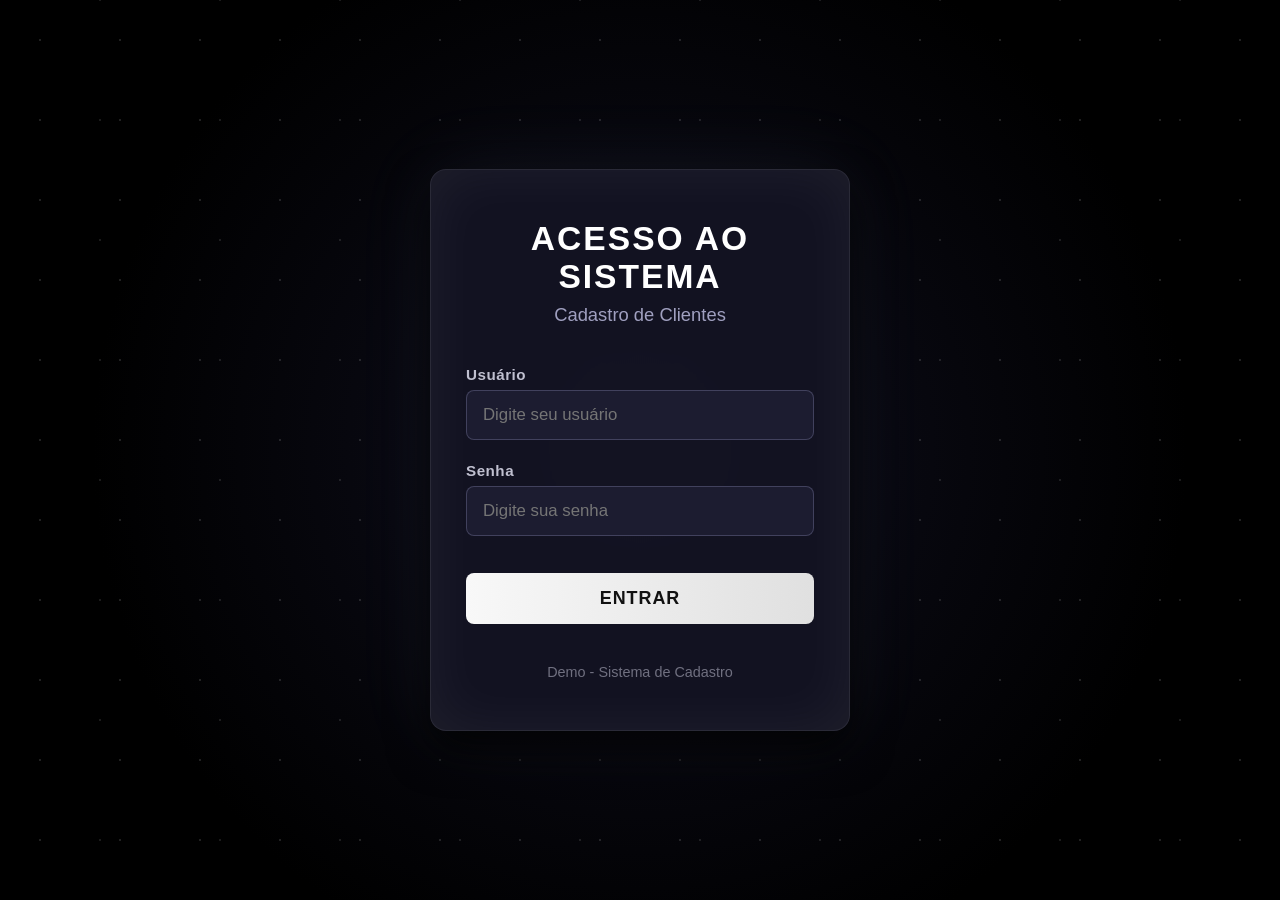
==== commit d6616f4a: "clientes" ====
--- a/index.html
+++ b/index.html
@@ -10,7 +10,7 @@
 
   <div class="login-container">
     <div class="login-box">
-      <h1>🔐 Acesso ao Sistema</h1>
+      <h1>Acesso ao Sistema</h1>
       <p class="subtitle">Cadastro de Clientes</p>
 
       <form id="loginForm">
--- a/style.css
+++ b/style.css
@@ -1,4 +1,4 @@
-/* ====================== STYLE CSS COMPACTO - PRETO E BRANCO BRILHOSO ====================== */
+/* ====================== STYLE CSS - UNIVERSO PRETO E BRANCO COM BRILHO ====================== */
 
 * {
     margin: 0;
@@ -8,151 +8,141 @@
 
 body {
     font-family: 'Segoe UI', Tahoma, Geneva, Verdana, sans-serif;
-    background: linear-gradient(135deg, #0a0a0a, #1f1f1f);
+    background: radial-gradient(circle at center, #0f0f1e 0%, #000000 70%);
     color: #e0e0e0;
     min-height: 100vh;
-    padding: 15px;
+    overflow: hidden;
+    position: relative;
 }
 
-.container {
-    max-width: 650px;
-    margin: 0 auto;
-    background: #1a1a1a;
-    border-radius: 12px;
-    box-shadow: 0 10px 25px rgba(0, 0, 0, 0.7),
-                inset 0 0 0 1px rgba(255, 255, 255, 0.08);
-    overflow: hidden;
+/* Efeito sutil de estrelas no fundo */
+body::before {
+    content: '';
+    position: absolute;
+    top: 0;
+    left: 0;
+    width: 100%;
+    height: 100%;
+    background: transparent;
+    background-image: 
+        radial-gradient(white, rgba(255,255,255,0.8) 1px, transparent 1px),
+        radial-gradient(white, rgba(255,255,255,0.6) 1px, transparent 1px);
+    background-size: 80px 80px, 120px 120px;
+    background-position: 0 0, 40px 60px;
+    opacity: 0.15;
+    pointer-events: none;
+    z-index: 1;
 }
 
-/* Cabeçalho menor */
-h1 {
-    text-align: center;
-    padding: 18px 15px;
-    background: linear-gradient(to right, #f0f0f0, #c8c8c8);
-    color: #111;
-    font-size: 1.55em;
-    font-weight: 700;
-    letter-spacing: 1px;
+.login-container {
+    position: relative;
+    z-index: 2;
+    min-height: 100vh;
+    display: flex;
+    align-items: center;
+    justify-content: center;
+    padding: 20px;
 }
 
-/* Campos mais compactos */
+.login-box {
+    background: rgba(20, 20, 35, 0.92);
+    width: 100%;
+    max-width: 420px;
+    border-radius: 16px;
+    box-shadow: 
+        0 20px 40px rgba(0, 0, 0, 0.8),
+        inset 0 0 60px rgba(255, 255, 255, 0.06),
+        0 0 80px rgba(180, 200, 255, 0.08);
+    overflow: hidden;
+    text-align: center;
+    padding: 50px 35px;
+    border: 1px solid rgba(255, 255, 255, 0.1);
+    backdrop-filter: blur(12px);
+}
+
+.login-box h1 {
+    font-size: 2.1em;
+    font-weight: 700;
+    color: #ffffff;
+    margin-bottom: 8px;
+    letter-spacing: 2px;
+    text-transform: uppercase;
+}
+
+.subtitle {
+    color: #a0a0c0;
+    font-size: 1.15em;
+    margin-bottom: 40px;
+    font-weight: 400;
+}
+
 .form-group {
-    padding: 14px 20px;
-    border-bottom: 1px solid rgba(255, 255, 255, 0.07);
+    margin-bottom: 22px;
+    text-align: left;
 }
 
 label {
     display: block;
-    margin-bottom: 6px;
+    margin-bottom: 7px;
     font-weight: 600;
-    color: #bbbbbb;
-    font-size: 0.93em;
+    color: #c0c0d0;
+    font-size: 0.95em;
+    letter-spacing: 0.5px;
 }
 
 input {
     width: 100%;
-    padding: 10px 12px;
-    background: #252525;
-    border: 1px solid #555;
-    border-radius: 6px;
-    color: #fff;
-    font-size: 1em;
+    padding: 14px 16px;
+    background: rgba(30, 30, 50, 0.9);
+    border: 1px solid rgba(120, 120, 160, 0.4);
+    border-radius: 8px;
+    color: #ffffff;
+    font-size: 1.05em;
+    transition: all 0.3s ease;
 }
 
 input:focus {
     outline: none;
-    border-color: #fff;
-    background: #2f2f2f;
-    box-shadow: 0 0 0 3px rgba(255,255,255,0.15);
+    border-color: #ffffff;
+    background: rgba(40, 40, 70, 0.95);
+    box-shadow: 0 0 0 4px rgba(200, 220, 255, 0.15);
 }
 
-/* Botões menores e mais compactos */
-.buttons {
-    padding: 18px 20px;
-    display: flex;
-    gap: 10px;
+.btn-login {
+    width: 100%;
+    padding: 15px;
+    margin-top: 15px;
+    background: linear-gradient(to right, #f8f8f8, #e0e0e0);
+    color: #111111;
+    font-size: 1.12em;
+    font-weight: 700;
+    border: none;
+    border-radius: 8px;
+    cursor: pointer;
+    transition: all 0.4s ease;
+    text-transform: uppercase;
+    letter-spacing: 1px;
 }
 
-button {
-    flex: 1;
-    padding: 12px;
-    font-size: 1.02em;
-    font-weight: 700;
-    border: none;
-    border-radius: 6px;
-    cursor: pointer;
-    transition: all 0.3s;
+.btn-login:hover {
+    background: linear-gradient(to right, #ffffff, #f0f0f0);
+    transform: translateY(-3px);
+    box-shadow: 0 10px 25px rgba(255, 255, 255, 0.2);
 }
 
-button[type="submit"] {
-    background: #ffffff;
-    color: #0f0f0f;
-}
-
-button[type="submit"]:hover {
-    background: #e8e8e8;
-}
-
-#btnVerClientes {
-    background: #333;
-    color: #fff;
-    border: 1px solid #666;
-}
-
-#btnVerClientes:hover {
-    background: #444;
-}
-
-/* Erro */
-.erro {
-    color: #ff6b6b;
-    font-size: 0.85em;
-    margin-top: 5px;
-    display: none;
-}
-
-.erro.show {
-    display: block;
-}
-
-/* Lista de clientes compacta */
-#listaClientes {
-    padding: 0 20px 25px;
-}
-
-#listaClientes h2 {
-    color: #fff;
-    margin-bottom: 15px;
-    font-size: 1.35em;
-    border-bottom: 2px solid #555;
-    padding-bottom: 8px;
-}
-
-.cliente-card {
-    background: #222;
-    border: 1px solid #555;
-    border-radius: 8px;
-    padding: 13px;
-    margin-bottom: 12px;
-    font-size: 0.97em;
-}
-
-.cliente-card:hover {
-    transform: translateY(-2px);
-    box-shadow: 0 6px 15px rgba(0,0,0,0.5);
-}
-
-.cliente-card strong {
-    color: #ffffff;
+.footer {
+    margin-top: 40px;
+    color: #707080;
+    font-size: 0.9em;
 }
 
 /* Responsivo */
-@media (max-width: 600px) {
-    .buttons {
-        flex-direction: column;
+@media (max-width: 480px) {
+    .login-box {
+        padding: 40px 25px;
     }
-    .container {
-        margin: 8px;
-        border-radius: 10px;
+    
+    .login-box h1 {
+        font-size: 1.85em;
     }
 }
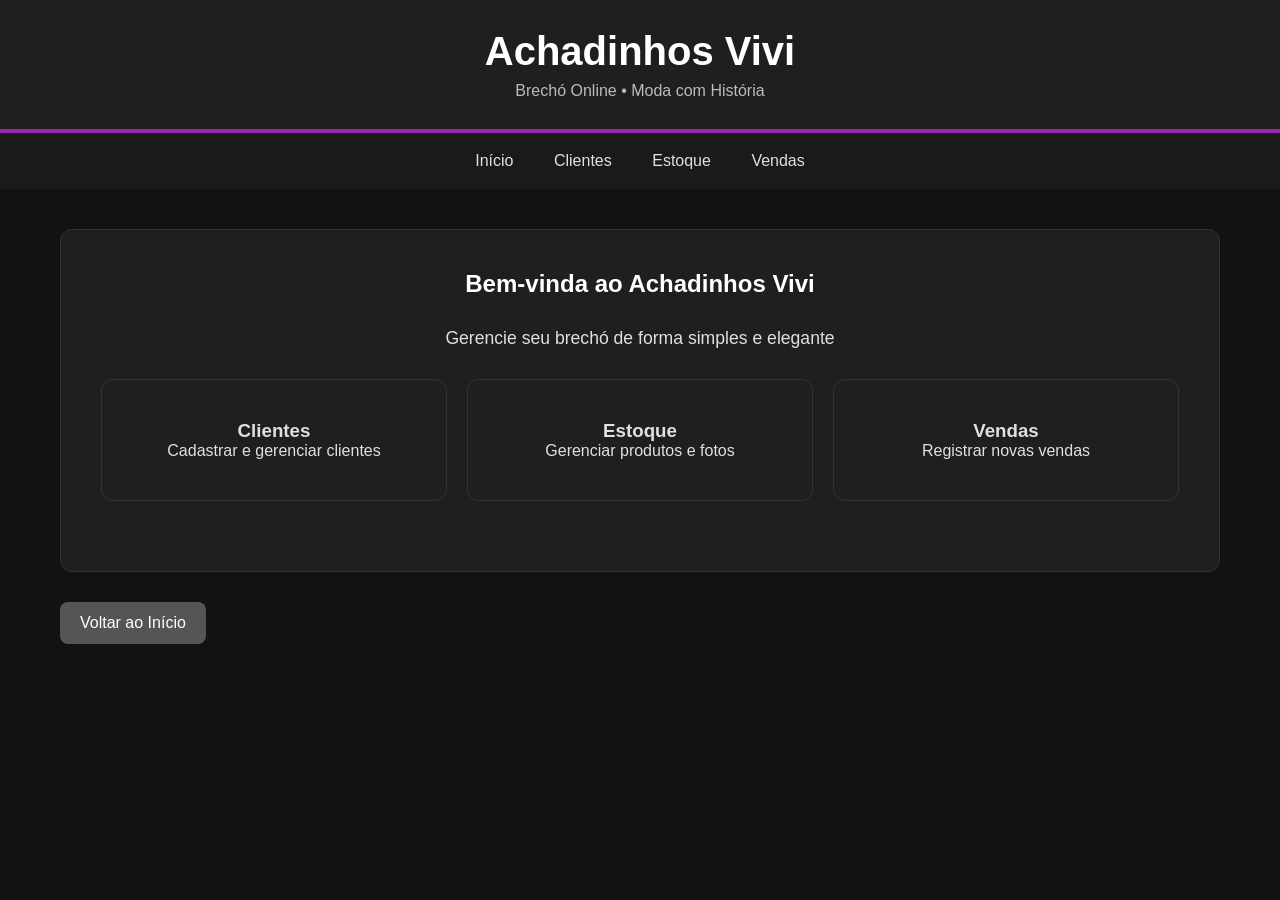
==== commit 7147afcf: "clientes" ====
--- a/index.html
+++ b/index.html
@@ -1,54 +1,50 @@
 <!DOCTYPE html>
-<html lang="pt-br">
+<html lang="pt-BR">
 <head>
   <meta charset="UTF-8">
   <meta name="viewport" content="width=device-width, initial-scale=1.0">
-  <title>Login - Cadastro de Clientes</title>
+  <title>Achadinhos Vivi</title>
   <link rel="stylesheet" href="style.css">
 </head>
 <body>
 
-  <div class="login-container">
-    <div class="login-box">
-      <h1>Acesso ao Sistema</h1>
-      <p class="subtitle">Cadastro de Clientes</p>
+  <header>
+    <h1>Achadinhos Vivi</h1>
+    <p>Brechó Online • Moda com História</p>
+  </header>
 
-      <form id="loginForm">
-        <div class="form-group">
-          <label for="usuario">Usuário</label>
-          <input type="text" id="usuario" placeholder="Digite seu usuário" required>
+  <nav>
+    <a href="index.html">Início</a>
+    <a href="cliente.html">Clientes</a>
+    <a href="estoque.html">Estoque</a>
+    <a href="financeiro.html">Vendas</a>
+  </nav>
+
+  <div class="container">
+    <div class="form-box">
+      <h2>Bem-vinda ao Achadinhos Vivi</h2>
+      <p style="text-align:center; font-size:1.1rem; margin:30px 0;">
+        Gerencie seu brechó de forma simples e elegante
+      </p>
+
+      <div style="display: grid; grid-template-columns: repeat(auto-fit, minmax(260px, 1fr)); gap: 20px;">
+        <div class="card-box" style="text-align:center; cursor:pointer;" onclick="window.location='cliente.html'">
+          <h3>Clientes</h3>
+          <p>Cadastrar e gerenciar clientes</p>
         </div>
-
-        <div class="form-group">
-          <label for="senha">Senha</label>
-          <input type="password" id="senha" placeholder="Digite sua senha" required>
+        <div class="card-box" style="text-align:center; cursor:pointer;" onclick="window.location='estoque.html'">
+          <h3>Estoque</h3>
+          <p>Gerenciar produtos e fotos</p>
         </div>
-
-        <button type="submit" class="btn-login">Entrar</button>
-      </form>
-
-      <div class="footer">
-        <p>Demo - Sistema de Cadastro</p>
+        <div class="card-box" style="text-align:center; cursor:pointer;" onclick="window.location='financeiro.html'">
+          <h3>Vendas</h3>
+          <p>Registrar novas vendas</p>
+        </div>
       </div>
     </div>
+
+    <button class="btn-voltar" onclick="window.location='index.html'">Voltar ao Início</button>
   </div>
-
-  <script>
-    document.getElementById('loginForm').addEventListener('submit', function(e) {
-      e.preventDefault();
-      
-      const usuario = document.getElementById('usuario').value.trim();
-      const senha = document.getElementById('senha').value.trim();
-
-      // Simulação simples de login (pode melhorar depois)
-      if (usuario && senha) {
-        alert('Login realizado com sucesso!');
-        window.location.href = 'cadastro.html';   // ← muda para o nome do seu arquivo de cadastro
-      } else {
-        alert('Por favor, preencha usuário e senha.');
-      }
-    });
-  </script>
 
 </body>
 </html>
--- a/style.css
+++ b/style.css
@@ -1,148 +1,141 @@
-/* ====================== STYLE CSS - UNIVERSO PRETO E BRANCO COM BRILHO ====================== */
-
 * {
-    margin: 0;
-    padding: 0;
-    box-sizing: border-box;
+  margin: 0;
+  padding: 0;
+  box-sizing: border-box;
 }
 
 body {
-    font-family: 'Segoe UI', Tahoma, Geneva, Verdana, sans-serif;
-    background: radial-gradient(circle at center, #0f0f1e 0%, #000000 70%);
-    color: #e0e0e0;
-    min-height: 100vh;
-    overflow: hidden;
-    position: relative;
+  font-family: 'Segoe UI', Arial, sans-serif;
+  background: #121212;
+  color: #e0e0e0;
+  min-height: 100vh;
 }
 
-/* Efeito sutil de estrelas no fundo */
-body::before {
-    content: '';
-    position: absolute;
-    top: 0;
-    left: 0;
-    width: 100%;
-    height: 100%;
-    background: transparent;
-    background-image: 
-        radial-gradient(white, rgba(255,255,255,0.8) 1px, transparent 1px),
-        radial-gradient(white, rgba(255,255,255,0.6) 1px, transparent 1px);
-    background-size: 80px 80px, 120px 120px;
-    background-position: 0 0, 40px 60px;
-    opacity: 0.15;
-    pointer-events: none;
-    z-index: 1;
+header {
+  background: #1f1f1f;
+  padding: 1.8rem 20px;
+  text-align: center;
+  border-bottom: 4px solid #9c27b0;
 }
 
-.login-container {
-    position: relative;
-    z-index: 2;
-    min-height: 100vh;
-    display: flex;
-    align-items: center;
-    justify-content: center;
-    padding: 20px;
+header h1 {
+  color: #ffffff;
+  font-size: 2.5rem;
 }
 
-.login-box {
-    background: rgba(20, 20, 35, 0.92);
-    width: 100%;
-    max-width: 420px;
-    border-radius: 16px;
-    box-shadow: 
-        0 20px 40px rgba(0, 0, 0, 0.8),
-        inset 0 0 60px rgba(255, 255, 255, 0.06),
-        0 0 80px rgba(180, 200, 255, 0.08);
-    overflow: hidden;
-    text-align: center;
-    padding: 50px 35px;
-    border: 1px solid rgba(255, 255, 255, 0.1);
-    backdrop-filter: blur(12px);
+header p {
+  color: #bbbbbb;
+  margin-top: 8px;
 }
 
-.login-box h1 {
-    font-size: 2.1em;
-    font-weight: 700;
-    color: #ffffff;
-    margin-bottom: 8px;
-    letter-spacing: 2px;
-    text-transform: uppercase;
+nav {
+  background: #1a1a1a;
+  padding: 1.2rem;
+  text-align: center;
 }
 
-.subtitle {
-    color: #a0a0c0;
-    font-size: 1.15em;
-    margin-bottom: 40px;
-    font-weight: 400;
+nav a {
+  color: #e0e0e0;
+  text-decoration: none;
+  margin: 0 18px;
+  font-weight: 500;
 }
 
-.form-group {
-    margin-bottom: 22px;
-    text-align: left;
+nav a:hover {
+  color: #9c27b0;
 }
 
-label {
-    display: block;
-    margin-bottom: 7px;
-    font-weight: 600;
-    color: #c0c0d0;
-    font-size: 0.95em;
-    letter-spacing: 0.5px;
+.container {
+  max-width: 1200px;
+  margin: 40px auto;
+  padding: 0 20px;
 }
 
-input {
-    width: 100%;
-    padding: 14px 16px;
-    background: rgba(30, 30, 50, 0.9);
-    border: 1px solid rgba(120, 120, 160, 0.4);
-    border-radius: 8px;
-    color: #ffffff;
-    font-size: 1.05em;
-    transition: all 0.3s ease;
+.form-box, .card-box {
+  background: #1f1f1f;
+  padding: 40px;
+  border-radius: 12px;
+  border: 1px solid #333333;
+  margin-bottom: 30px;
 }
 
-input:focus {
-    outline: none;
-    border-color: #ffffff;
-    background: rgba(40, 40, 70, 0.95);
-    box-shadow: 0 0 0 4px rgba(200, 220, 255, 0.15);
+h2 {
+  color: #ffffff;
+  margin-bottom: 25px;
+  text-align: center;
 }
 
-.btn-login {
-    width: 100%;
-    padding: 15px;
-    margin-top: 15px;
-    background: linear-gradient(to right, #f8f8f8, #e0e0e0);
-    color: #111111;
-    font-size: 1.12em;
-    font-weight: 700;
-    border: none;
-    border-radius: 8px;
-    cursor: pointer;
-    transition: all 0.4s ease;
-    text-transform: uppercase;
-    letter-spacing: 1px;
+input, select, textarea {
+  width: 100%;
+  padding: 14px;
+  margin: 10px 0;
+  background: #2a2a2a;
+  border: 1px solid #444;
+  border-radius: 8px;
+  color: #e0e0e0;
 }
 
-.btn-login:hover {
-    background: linear-gradient(to right, #ffffff, #f0f0f0);
-    transform: translateY(-3px);
-    box-shadow: 0 10px 25px rgba(255, 255, 255, 0.2);
+input:focus, select:focus, textarea:focus {
+  outline: none;
+  border-color: #9c27b0;
 }
 
-.footer {
-    margin-top: 40px;
-    color: #707080;
-    font-size: 0.9em;
+button {
+  padding: 12px 20px;
+  background: #9c27b0;
+  color: white;
+  border: none;
+  border-radius: 8px;
+  cursor: pointer;
+  font-size: 1rem;
 }
 
-/* Responsivo */
-@media (max-width: 480px) {
-    .login-box {
-        padding: 40px 25px;
-    }
-    
-    .login-box h1 {
-        font-size: 1.85em;
-    }
+button:hover {
+  background: #b23cc6;
+}
+
+.btn-voltar {
+  background: #555;
+  margin-bottom: 20px;
+}
+
+.btn-voltar:hover {
+  background: #777;
+}
+
+.produto {
+  background: #2a2a2a;
+  padding: 15px;
+  border-radius: 8px;
+  margin-bottom: 15px;
+  display: flex;
+  align-items: center;
+  gap: 15px;
+  flex-wrap: wrap;
+  border: 1px solid #444;
+}
+
+.produto img {
+  width: 100px;
+  height: 100px;
+  object-fit: cover;
+  border-radius: 8px;
+  border: 2px solid #555;
+}
+
+.produto.vendido {
+  opacity: 0.6;
+  text-decoration: line-through;
+}
+
+.produto-info {
+  flex: 1;
+}
+
+.preview-container img {
+  max-width: 220px;
+  max-height: 220px;
+  border-radius: 10px;
+  border: 3px solid #9c27b0;
+  margin: 15px 0;
 }
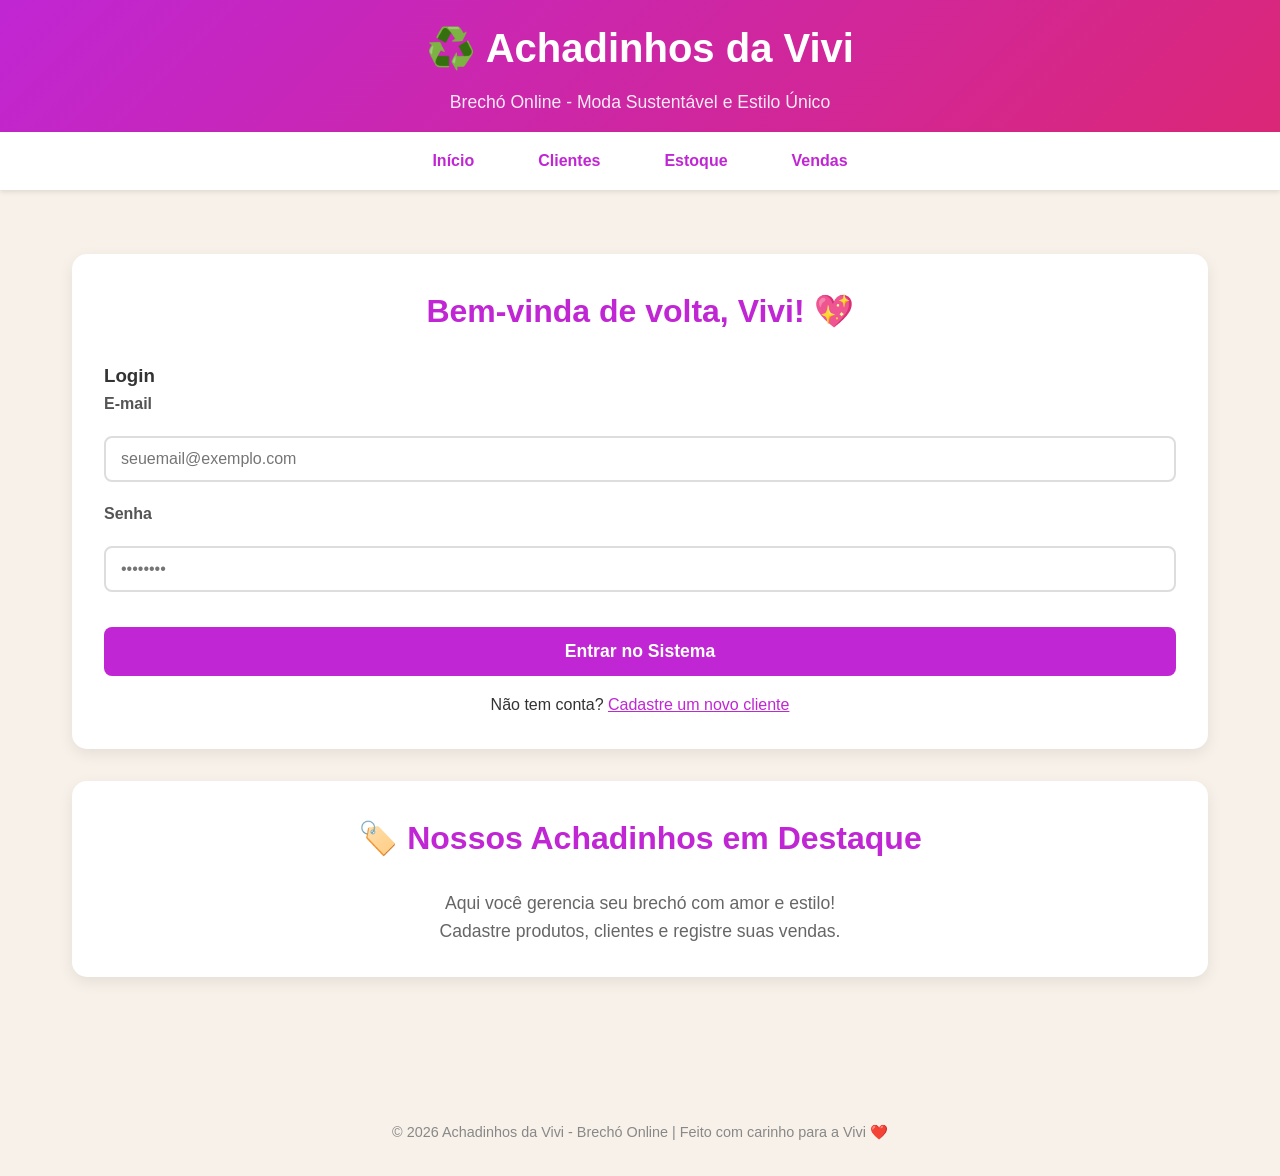
==== commit 87fb505f: "cliente" ====
--- a/index.html
+++ b/index.html
@@ -1,50 +1,65 @@
 <!DOCTYPE html>
 <html lang="pt-BR">
 <head>
-  <meta charset="UTF-8">
-  <meta name="viewport" content="width=device-width, initial-scale=1.0">
-  <title>Achadinhos Vivi</title>
-  <link rel="stylesheet" href="style.css">
+    <meta charset="UTF-8">
+    <meta name="viewport" content="width=device-width, initial-scale=1.0">
+    <title>Achadinhos da Vivi - Brechó Online</title>
+    <link rel="stylesheet" href="style.css">
 </head>
 <body>
+    <header>
+        <h1>♻️ Achadinhos da Vivi</h1>
+        <p>Brechó Online - Moda Sustentável e Estilo Único</p>
+    </header>
 
-  <header>
-    <h1>Achadinhos Vivi</h1>
-    <p>Brechó Online • Moda com História</p>
-  </header>
+    <nav>
+        <ul>
+            <li><a href="index.html">Início</a></li>
+            <li><a href="cliente.html">Clientes</a></li>
+            <li><a href="estoque.html">Estoque</a></li>
+            <li><a href="financeiro.html">Vendas</a></li>
+        </ul>
+    </nav>
 
-  <nav>
-    <a href="index.html">Início</a>
-    <a href="cliente.html">Clientes</a>
-    <a href="estoque.html">Estoque</a>
-    <a href="financeiro.html">Vendas</a>
-  </nav>
+    <div class="container">
+        <div class="card">
+            <h2>Bem-vinda de volta, Vivi! 💖</h2>
+            
+            <h3>Login</h3>
+            <form id="loginForm">
+                <label for="email">E-mail</label>
+                <input type="email" id="email" placeholder="seuemail@exemplo.com" required>
+                
+                <label for="senha">Senha</label>
+                <input type="password" id="senha" placeholder="••••••••" required>
+                
+                <button type="submit">Entrar no Sistema</button>
+            </form>
+            
+            <p style="text-align: center; margin-top: 1rem;">
+                Não tem conta? <a href="cliente.html" style="color: #c026d3;">Cadastre um novo cliente</a>
+            </p>
+        </div>
 
-  <div class="container">
-    <div class="form-box">
-      <h2>Bem-vinda ao Achadinhos Vivi</h2>
-      <p style="text-align:center; font-size:1.1rem; margin:30px 0;">
-        Gerencie seu brechó de forma simples e elegante
-      </p>
-
-      <div style="display: grid; grid-template-columns: repeat(auto-fit, minmax(260px, 1fr)); gap: 20px;">
-        <div class="card-box" style="text-align:center; cursor:pointer;" onclick="window.location='cliente.html'">
-          <h3>Clientes</h3>
-          <p>Cadastrar e gerenciar clientes</p>
+        <div class="card">
+            <h2>🏷️ Nossos Achadinhos em Destaque</h2>
+            <p style="text-align: center; font-size: 1.1rem; color: #666;">
+                Aqui você gerencia seu brechó com amor e estilo!<br>
+                Cadastre produtos, clientes e registre suas vendas.
+            </p>
         </div>
-        <div class="card-box" style="text-align:center; cursor:pointer;" onclick="window.location='estoque.html'">
-          <h3>Estoque</h3>
-          <p>Gerenciar produtos e fotos</p>
-        </div>
-        <div class="card-box" style="text-align:center; cursor:pointer;" onclick="window.location='financeiro.html'">
-          <h3>Vendas</h3>
-          <p>Registrar novas vendas</p>
-        </div>
-      </div>
     </div>
 
-    <button class="btn-voltar" onclick="window.location='index.html'">Voltar ao Início</button>
-  </div>
+    <footer class="footer">
+        <p>&copy; 2026 Achadinhos da Vivi - Brechó Online | Feito com carinho para a Vivi ❤️</p>
+    </footer>
 
+    <script>
+        document.getElementById('loginForm').addEventListener('submit', function(e) {
+            e.preventDefault();
+            alert('Login realizado com sucesso! Bem-vinda ao sistema, Vivi! ✨');
+            window.location.href = "estoque.html";
+        });
+    </script>
 </body>
 </html>
--- a/style.css
+++ b/style.css
@@ -1,141 +1,162 @@
 * {
-  margin: 0;
-  padding: 0;
-  box-sizing: border-box;
+    margin: 0;
+    padding: 0;
+    box-sizing: border-box;
 }
 
 body {
-  font-family: 'Segoe UI', Arial, sans-serif;
-  background: #121212;
-  color: #e0e0e0;
-  min-height: 100vh;
+    font-family: 'Segoe UI', Tahoma, Geneva, Verdana, sans-serif;
+    background-color: #f8f1e9;
+    color: #333;
+    line-height: 1.6;
 }
 
 header {
-  background: #1f1f1f;
-  padding: 1.8rem 20px;
-  text-align: center;
-  border-bottom: 4px solid #9c27b0;
+    background: linear-gradient(135deg, #c026d3, #db2777);
+    color: white;
+    padding: 1rem 0;
+    text-align: center;
+    box-shadow: 0 4px 10px rgba(0,0,0,0.1);
 }
 
 header h1 {
-  color: #ffffff;
-  font-size: 2.5rem;
+    font-size: 2.5rem;
+    margin-bottom: 0.5rem;
 }
 
 header p {
-  color: #bbbbbb;
-  margin-top: 8px;
+    font-size: 1.1rem;
+    opacity: 0.9;
 }
 
 nav {
-  background: #1a1a1a;
-  padding: 1.2rem;
-  text-align: center;
+    background: #fff;
+    padding: 1rem;
+    box-shadow: 0 2px 5px rgba(0,0,0,0.1);
+    margin-bottom: 2rem;
+}
+
+nav ul {
+    display: flex;
+    justify-content: center;
+    list-style: none;
+    gap: 2rem;
+    flex-wrap: wrap;
 }
 
 nav a {
-  color: #e0e0e0;
-  text-decoration: none;
-  margin: 0 18px;
-  font-weight: 500;
+    text-decoration: none;
+    color: #c026d3;
+    font-weight: 600;
+    padding: 0.5rem 1rem;
+    border-radius: 25px;
+    transition: all 0.3s;
 }
 
 nav a:hover {
-  color: #9c27b0;
+    background: #c026d3;
+    color: white;
 }
 
 .container {
-  max-width: 1200px;
-  margin: 40px auto;
-  padding: 0 20px;
+    max-width: 1200px;
+    margin: 0 auto;
+    padding: 2rem;
 }
 
-.form-box, .card-box {
-  background: #1f1f1f;
-  padding: 40px;
-  border-radius: 12px;
-  border: 1px solid #333333;
-  margin-bottom: 30px;
+.card {
+    background: white;
+    border-radius: 15px;
+    box-shadow: 0 5px 15px rgba(0,0,0,0.08);
+    padding: 2rem;
+    margin-bottom: 2rem;
 }
 
 h2 {
-  color: #ffffff;
-  margin-bottom: 25px;
-  text-align: center;
+    color: #c026d3;
+    margin-bottom: 1.5rem;
+    text-align: center;
+    font-size: 2rem;
+}
+
+form {
+    display: grid;
+    gap: 1.2rem;
+}
+
+label {
+    font-weight: 600;
+    color: #555;
 }
 
 input, select, textarea {
-  width: 100%;
-  padding: 14px;
-  margin: 10px 0;
-  background: #2a2a2a;
-  border: 1px solid #444;
-  border-radius: 8px;
-  color: #e0e0e0;
+    padding: 12px 15px;
+    border: 2px solid #ddd;
+    border-radius: 8px;
+    font-size: 1rem;
+    transition: border 0.3s;
 }
 
 input:focus, select:focus, textarea:focus {
-  outline: none;
-  border-color: #9c27b0;
+    outline: none;
+    border-color: #c026d3;
 }
 
 button {
-  padding: 12px 20px;
-  background: #9c27b0;
-  color: white;
-  border: none;
-  border-radius: 8px;
-  cursor: pointer;
-  font-size: 1rem;
+    background: #c026d3;
+    color: white;
+    padding: 14px;
+    border: none;
+    border-radius: 8px;
+    font-size: 1.1rem;
+    font-weight: bold;
+    cursor: pointer;
+    transition: all 0.3s;
+    margin-top: 1rem;
 }
 
 button:hover {
-  background: #b23cc6;
+    background: #9f1a9e;
+    transform: translateY(-2px);
 }
 
-.btn-voltar {
-  background: #555;
-  margin-bottom: 20px;
+.table-container {
+    overflow-x: auto;
 }
 
-.btn-voltar:hover {
-  background: #777;
+table {
+    width: 100%;
+    border-collapse: collapse;
+    margin-top: 1rem;
 }
 
-.produto {
-  background: #2a2a2a;
-  padding: 15px;
-  border-radius: 8px;
-  margin-bottom: 15px;
-  display: flex;
-  align-items: center;
-  gap: 15px;
-  flex-wrap: wrap;
-  border: 1px solid #444;
+th, td {
+    padding: 12px;
+    text-align: left;
+    border-bottom: 1px solid #eee;
 }
 
-.produto img {
-  width: 100px;
-  height: 100px;
-  object-fit: cover;
-  border-radius: 8px;
-  border: 2px solid #555;
+th {
+    background: #fce7f3;
+    color: #c026d3;
 }
 
-.produto.vendido {
-  opacity: 0.6;
-  text-decoration: line-through;
+.footer {
+    text-align: center;
+    padding: 2rem;
+    color: #888;
+    font-size: 0.9rem;
+    margin-top: 3rem;
 }
 
-.produto-info {
-  flex: 1;
-}
-
-.preview-container img {
-  max-width: 220px;
-  max-height: 220px;
-  border-radius: 10px;
-  border: 3px solid #9c27b0;
-  margin: 15px 0;
+/* Responsivo */
+@media (max-width: 768px) {
+    nav ul {
+        flex-direction: column;
+        align-items: center;
+    }
+    
+    header h1 {
+        font-size: 2rem;
+    }
 }
